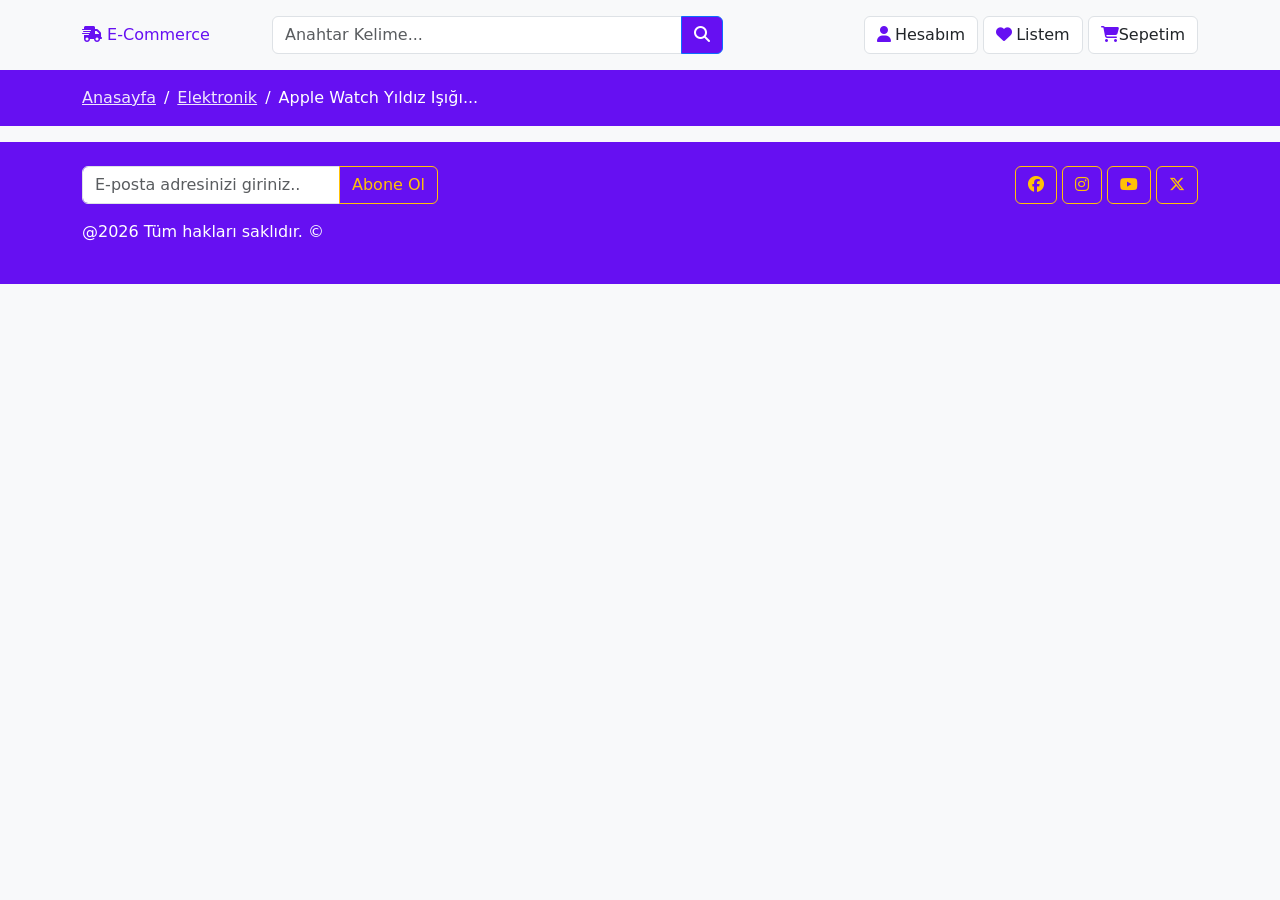
==== details.html @ 6f5c5b3a "Add details page and update breadcrumb styles for better visibility" ====
<!doctype html>
<html lang="tr">
  <head>
    <meta charset="UTF-8" />
    <meta name="viewport" content="width=device-width, initial-scale=1.0" />
    <link
      rel="stylesheet"
      href="https://cdnjs.cloudflare.com/ajax/libs/bootstrap/5.3.3/css/bootstrap.min.css"
      integrity="sha512-jnSuA4Ss2PkkikSOLtYs8BlYIeeIK1h99ty4YfvRPAlzr377vr3CXDb7sb7eEEBYjDtcYj+AjBH3FLv5uSJuXg=="
      crossorigin="anonymous"
      referrerpolicy="no-referrer"
    />
    <link
      rel="stylesheet"
      href="https://cdnjs.cloudflare.com/ajax/libs/font-awesome/6.7.0/css/all.min.css"
      integrity="sha512-9xKTRVabjVeZmc+GUW8GgSmcREDunMM+Dt/GrzchfN8tkwHizc5RP4Ok/MXFFy5rIjJjzhndFScTceq5e6GvVQ=="
      crossorigin="anonymous"
      referrerpolicy="no-referrer"
    />
    <link rel="stylesheet" href="/css/styles.css" />
    <title>E-Commerce</title>
  </head>
  <body class="bg-light">
    <header>
      <section class="top-bar">
        <div class="container">
          <div class="row gy-2 align-items-center">
            <div class="col-lg-2 col-sm-4 col-4">
              <a href="index.html" class="navbar-brand"
                ><i class="fa-solid fa-truck-fast"></i> E-Commerce</a
              >
            </div>
            <div class="col-lg-5 col-sm-8 col-8 order-lg-last">
              <div class="text-end">
                <a href="#" class="btn btn-light">
                  <i class="fa fa-user"></i
                  ><span class="ms-1 d-none d-md-inline-block">Hesabım</span>
                </a>
                <a href="#" class="btn btn-light">
                  <i class="fa fa-heart"></i
                  ><span class="ms-1 d-none d-md-inline-block">Listem</span>
                </a>
                <a href="#" class="btn btn-light">
                  <i class="fa fa-shopping-cart"></i
                  ><span class="d-none d-md-inline-block">Sepetim</span>
                </a>
              </div>
            </div>
            <div class="col-lg-5 col-sm-12">
              <form>
                <div class="input-group">
                  <input
                    type="text"
                    class="form-control"
                    placeholder="Anahtar Kelime..."
                  />
                  <button class="btn btn-primary" type="submit">
                    <i class="fas fa-search"></i>
                  </button>
                </div>
              </form>
            </div>
          </div>
        </div>
      </section>

      <section class="bg-primary p-3">
        <div class="container">
          <nav>
            <ol class="breadcrumb mb-0">
              <li class="breadcrumb-item">
                <a href="#">Anasayfa</a>
              </li>
               <li class="breadcrumb-item">
                <a href="#">Elektronik</a>
              </li>
               <li class="breadcrumb-item">
                Apple Watch Yıldız Işığı...
              </li>
            </ol>
          </nav>
        </div>
      </section>

    
    </header>



    <footer class="mt-3 py-4 bg-primary">
      <div class="container">
        <div class="row gy-3">
          <div class="col-md-6 col-lg-4">
            <form>
              <div class="input-group">
                <input
                  type="email"
                  class="form-control"
                  placeholder="E-posta adresinizi giriniz.."
                />
                <button class="btn btn-outline-warning" type="submit">
                  Abone Ol
                </button>
              </div>
            </form>
          </div>
          <div class="col-md-6 col-lg-8">
            <nav class="text-center text-md-end">
              <a href="#" class="btn btn-icon btn-outline-warning">
                <i class="fab fa-facebook"></i>
              </a>
              <a href="#" class="btn btn-icon btn-outline-warning">
                <i class="fab fa-instagram"></i>
              </a>
              <a href="#" class="btn btn-icon btn-outline-warning">
                <i class="fab fa-youtube"></i>
              </a>
              <a href="#" class="btn btn-icon btn-outline-warning">
                <i class="fab fa-x-twitter"></i>
              </a>
            </nav>
          </div>
          <div class="col-12">
            <p class="text-center text-md-start text-white">
              @2026 Tüm hakları saklıdır. &copy;
            </p>
          </div>
        </div>
      </div>
    </footer>

    <script src="https://cdnjs.cloudflare.com/ajax/libs/bootstrap/5.3.3/js/bootstrap.bundle.min.js"></script>
  </body>
</html>
---- css/styles.css ----
:root {
  --primary: #6610f2;
}

.top-bar {
  padding-top: 1rem;
  padding-bottom: 1rem;
}

.btn-light {
  background-color: #fff;
  border-color: #dee2e6;
  color: #212529;
}

.bg-primary,
.btn-primary {
  background-color: var(--primary) !important;
}

.navbar-brand {
  color: var(--primary) !important;
}

.btn-light i {
  color: var(--primary) !important;
}

.slider-nav {
  max-height: 250px;
}

@media (max-width: 1200px) {
  .slider-nav {
    max-height: 300px;
  }
}

@media (max-width: 1400px) {
  .slider-nav {
    max-height: 350px;
  }
}

.img-wrap {
  position: relative;
  padding: 1rem;
  height: 240px;
  text-align: center;
}

.img-wrap img {
  height: 100%;
  width: auto;
  max-width: 100%;
  object-fit: cover;
}

.img-wrap .badge {
  position: absolute;
  top: 10px;
  right: 10px;
}

.info-wrap {
  padding: 1rem 1.2rem;
}

.info-wrap .title {
  display: block;
  text-decoration: none;
  color: #51585e;
}
/* 
.price-wrap .price-discount {
  font-size: 1.2rem;
} */

.breadcrumb a{
  color: #fff;
  opacity: .9;
}

.breadcrumb .breadcrumb-item {
  color: #fff;
}

.breadcrumb-item+.breadcrumb-item::before {
  color: #fff;
}
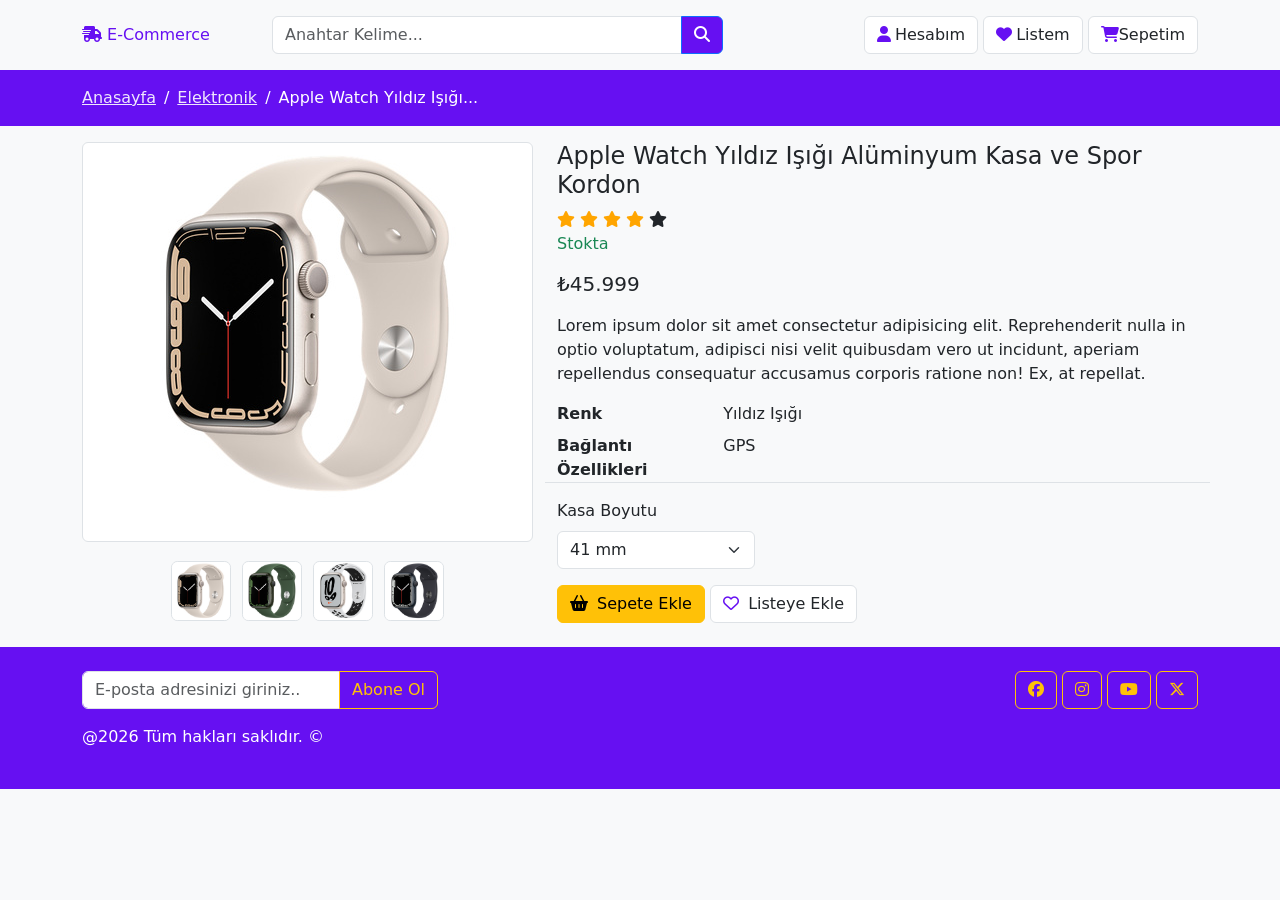
==== commit 750a1db3: "Refactor product card heart icon and add fslightbox.js for image lightbox functionality" ====
--- a/details.html
+++ b/details.html
@@ -85,6 +85,75 @@
     
     </header>
 
+    <section class="mt-3">
+      <div class="container">
+        <div class="row">
+          <div class="col-lg-5">
+            <div class="gallery-wrap">
+              <div class="img-big-wrap img-thumbnail">
+                <a href="img/1-big.jpeg" data-type="image" data-fslightbox>
+                  <img src="img/1.jpeg" alt="">
+                </a>
+              </div>
+              <div class="thumbs-wrap">
+                <a href="img/1-big.jpeg" data-type="image" data-fslightbox>
+                  <img src="img/1.jpeg" height="60" alt="">
+                </a>
+                <a href="img/2-big.jpeg" data-type="image" data-fslightbox>
+                  <img src="img/2.jpeg" height="60" alt="">
+                </a>
+                <a href="img/3-big.jpeg" data-type="image" data-fslightbox>
+                  <img src="img/3.jpeg" height="60" alt="">
+                </a>
+                <a href="img/4-big.jpeg" data-type="image" data-fslightbox>
+                  <img src="img/4.jpeg" height="60" alt="">
+                </a>
+              </div>
+            </div>
+          </div>
+          <div class="col-lg-7">
+            <!-- ürün detayları -->
+             <article>
+              <h4 class="title text-dark">Apple Watch Yıldız Işığı Alüminyum Kasa ve Spor Kordon</h4>
+              <div class="rating-wrap">
+                <span class="fa fa-star checked"></span>
+                <span class="fa fa-star checked"></span>
+                <span class="fa fa-star checked"></span>
+                <span class="fa fa-star checked"></span>
+                <span class="fa fa-star"></span>
+              </div>
+              <p class="text-success">Stokta</p>
+              <div class="mb-3"><b class="price h5">₺45.999</b></div>
+              <div class="producy-description mb-3">Lorem ipsum dolor sit amet consectetur adipisicing elit. Reprehenderit nulla in optio voluptatum, adipisci nisi velit quibusdam vero ut incidunt, aperiam repellendus consequatur accusamus corporis ratione non! Ex, at repellat.</div>
+              <dl class="row border-bottom">
+                <dt class="col-3">Renk</dt>
+                <dd class="col-9">Yıldız Işığı</dd>
+                <dt class="col-3">Bağlantı Özellikleri</dt>
+                <dd class="col-9">GPS</dd>
+              </dl>
+              <div class="row mb-3">
+                <div class="col-md-4 col-6">
+                  <label class="form-label">Kasa Boyutu</label>
+                  <select class="form-select">
+                    <option value="">41 mm</option>
+                    <option value="">45 mm</option>
+                  </select>
+                </div>
+              </div>
+              <div class="buttons">
+                <a href="#" class="btn btn-warning">
+                  <i class="fa fa-shopping-basket me-1"></i> Sepete Ekle
+                </a>
+                 <a href="#" class="btn btn-light">
+                  <i class="fa-regular fa-heart me-1"></i> Listeye Ekle
+                </a>
+              </div>
+             </article>
+          </div>
+        </div>
+      </div>
+    </section>
+
 
 
     <footer class="mt-3 py-4 bg-primary">
@@ -129,6 +198,7 @@
       </div>
     </footer>
 
+    <script src="js/fslightbox.js"></script>
     <script src="https://cdnjs.cloudflare.com/ajax/libs/bootstrap/5.3.3/js/bootstrap.bundle.min.js"></script>
   </body>
 </html>
--- a/css/styles.css
+++ b/css/styles.css
@@ -88,3 +88,42 @@
 .breadcrumb-item+.breadcrumb-item::before {
   color: #fff;
 }
+
+/* gallery */
+
+.gallery-wrap .img-big-wrap {
+  width: 100%;
+  height: 400px;
+  margin-bottom: 1rem;
+  text-align: center;
+}
+
+.gallery-wrap .img-big-wrap img {
+  max-width: 100%;
+}
+
+
+.gallery-wrap .thumbs-wrap {
+  text-align: center;
+}
+
+.gallery-wrap .thumbs-wrap a {
+  width: 60px;
+  height: 60px;
+  border: 1px solid #dde2e6;
+  border-radius: .4rem;
+  margin: 3px;
+  display: inline-block;
+  overflow: hidden;
+}
+
+.gallery-wrap .thumbs-wrap img {
+  max-width: 100%;
+  height: 100%;
+  object-fit: cover;
+  cursor: zoom-in;
+}
+
+.checked {
+  color: orange;
+}
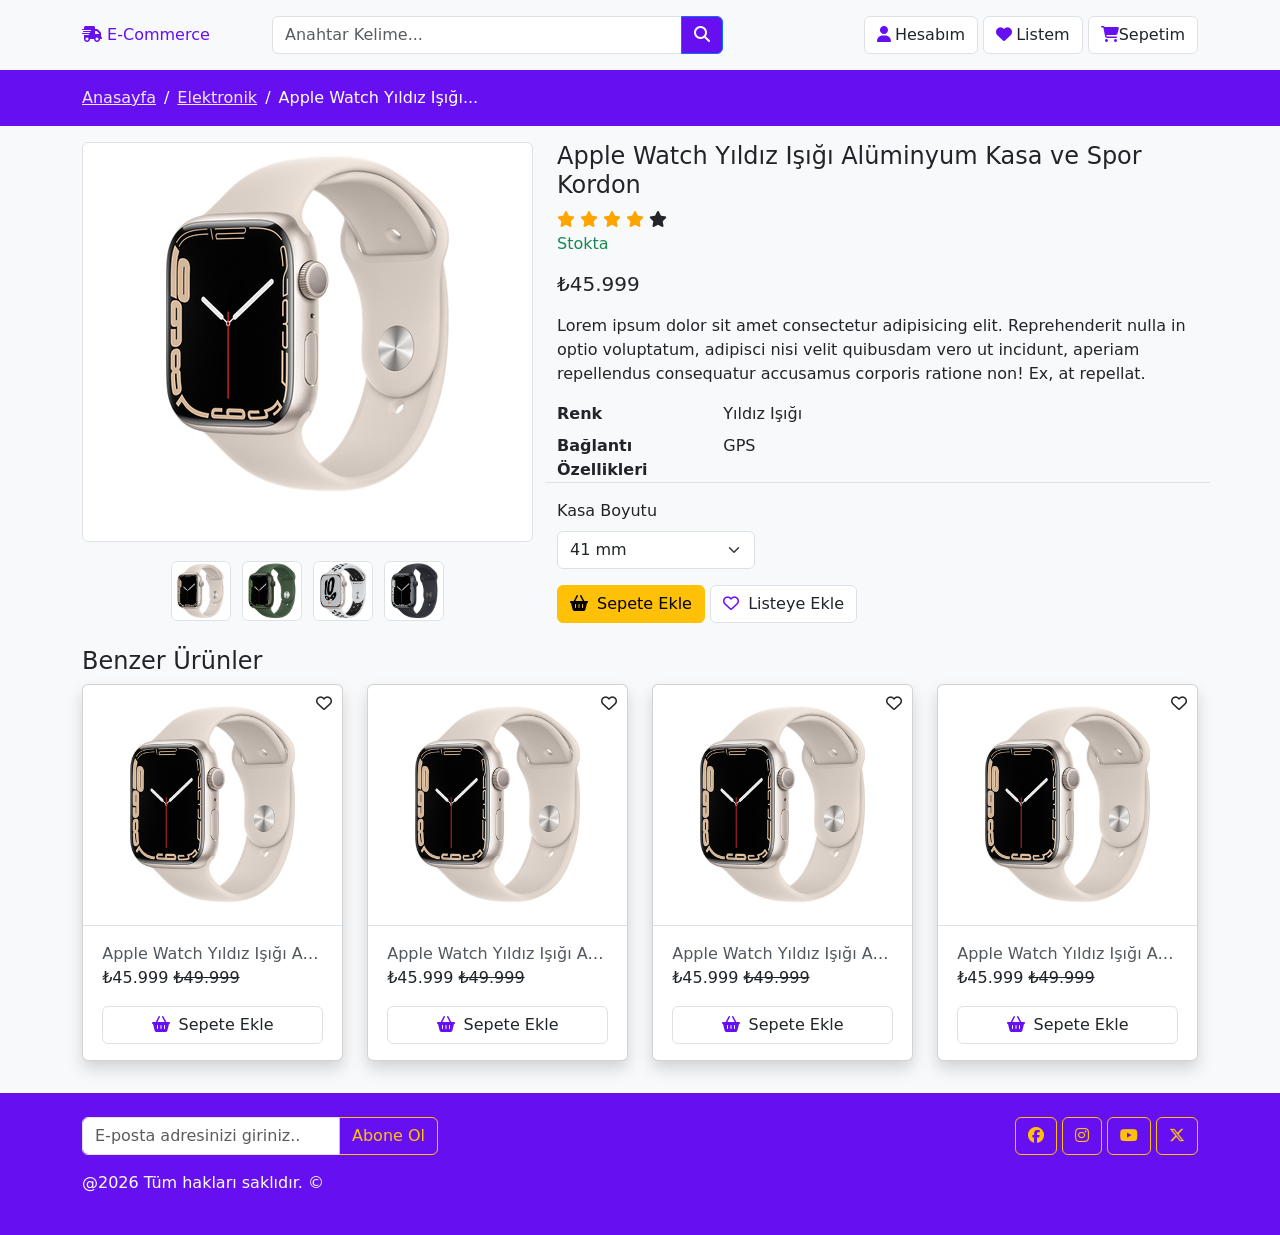
==== commit 230a3880: "Update HTML structure for better layout and add similar product section in details page" ====
--- a/details.html
+++ b/details.html
@@ -1,5 +1,5 @@
 <!doctype html>
-<html lang="tr">
+<html lang="tr" class="h-100">
   <head>
     <meta charset="UTF-8" />
     <meta name="viewport" content="width=device-width, initial-scale=1.0" />
@@ -20,7 +20,7 @@
     <link rel="stylesheet" href="/css/styles.css" />
     <title>E-Commerce</title>
   </head>
-  <body class="bg-light">
+  <body class="bg-light h-100 d-flex flex-column">
     <header>
       <section class="top-bar">
         <div class="container">
@@ -85,7 +85,7 @@
     
     </header>
 
-    <section class="mt-3">
+    <section class="mt-3 flex-grow-1">
       <div class="container">
         <div class="row">
           <div class="col-lg-5">
@@ -154,6 +154,68 @@
       </div>
     </section>
 
+    <section class="mt-3">
+      <div class="container">
+        <div class="mb-3">
+          <h4>Benzer Ürünler</h4>
+          <div class="row">
+            <div class="col-lg-3 col-sm-6 col-12">
+              <div class="card shadow">
+              <div class="img-wrap"><span class="fa fa-regular fa-heart"></span><img src="/img/1.jpeg" class="card-img-top" alt="Ürün 1" /></div>
+              <div class="border-top info-wrap">
+                <a href="details.html" class="title text-truncate">Apple Watch Yıldız Işığı Alüminyum Kasa ve spor Kordon</a>
+                <div class="price-wrap mb-3">
+                  <span class="price-discount">₺45.999 </span>
+                  <del class="price">₺49.999</del>
+                </div>
+                <a href="#" class="btn btn-light w-100"><i class="fa fa-shopping-basket me-1"></i> Sepete Ekle</a>
+              </div>
+            </div>
+            </div>
+            <div class="col-lg-3 col-sm-6 col-12">
+              <div class="card shadow">
+              <div class="img-wrap"><span class="fa fa-regular fa-heart"></span><img src="/img/1.jpeg" class="card-img-top" alt="Ürün 1" /></div>
+              <div class="border-top info-wrap">
+                <a href="details.html" class="title text-truncate">Apple Watch Yıldız Işığı Alüminyum Kasa ve spor Kordon</a>
+                <div class="price-wrap mb-3">
+                  <span class="price-discount">₺45.999 </span>
+                  <del class="price">₺49.999</del>
+                </div>
+                <a href="#" class="btn btn-light w-100"><i class="fa fa-shopping-basket me-1"></i> Sepete Ekle</a>
+              </div>
+            </div>
+            </div>
+            <div class="col-lg-3 col-sm-6 col-12">
+              <div class="card shadow">
+              <div class="img-wrap"><span class="fa fa-regular fa-heart"></span><img src="/img/1.jpeg" class="card-img-top" alt="Ürün 1" /></div>
+              <div class="border-top info-wrap">
+                <a href="details.html" class="title text-truncate">Apple Watch Yıldız Işığı Alüminyum Kasa ve spor Kordon</a>
+                <div class="price-wrap mb-3">
+                  <span class="price-discount">₺45.999 </span>
+                  <del class="price">₺49.999</del>
+                </div>
+                <a href="#" class="btn btn-light w-100"><i class="fa fa-shopping-basket me-1"></i> Sepete Ekle</a>
+              </div>
+            </div>
+            </div>
+            <div class="col-lg-3 col-sm-6 col-12">
+              <div class="card shadow">
+              <div class="img-wrap"><span class="fa fa-regular fa-heart"></span><img src="/img/1.jpeg" class="card-img-top" alt="Ürün 1" /></div>
+              <div class="border-top info-wrap">
+                <a href="details.html" class="title text-truncate">Apple Watch Yıldız Işığı Alüminyum Kasa ve spor Kordon</a>
+                <div class="price-wrap mb-3">
+                  <span class="price-discount">₺45.999 </span>
+                  <del class="price">₺49.999</del>
+                </div>
+                <a href="#" class="btn btn-light w-100"><i class="fa fa-shopping-basket me-1"></i> Sepete Ekle</a>
+              </div>
+            </div>
+            </div>
+          </div>
+        </div>
+      </div>
+    </section>
+
 
 
     <footer class="mt-3 py-4 bg-primary">
--- a/css/styles.css
+++ b/css/styles.css
@@ -56,7 +56,7 @@
   object-fit: cover;
 }
 
-.img-wrap .badge {
+.img-wrap span {
   position: absolute;
   top: 10px;
   right: 10px;
